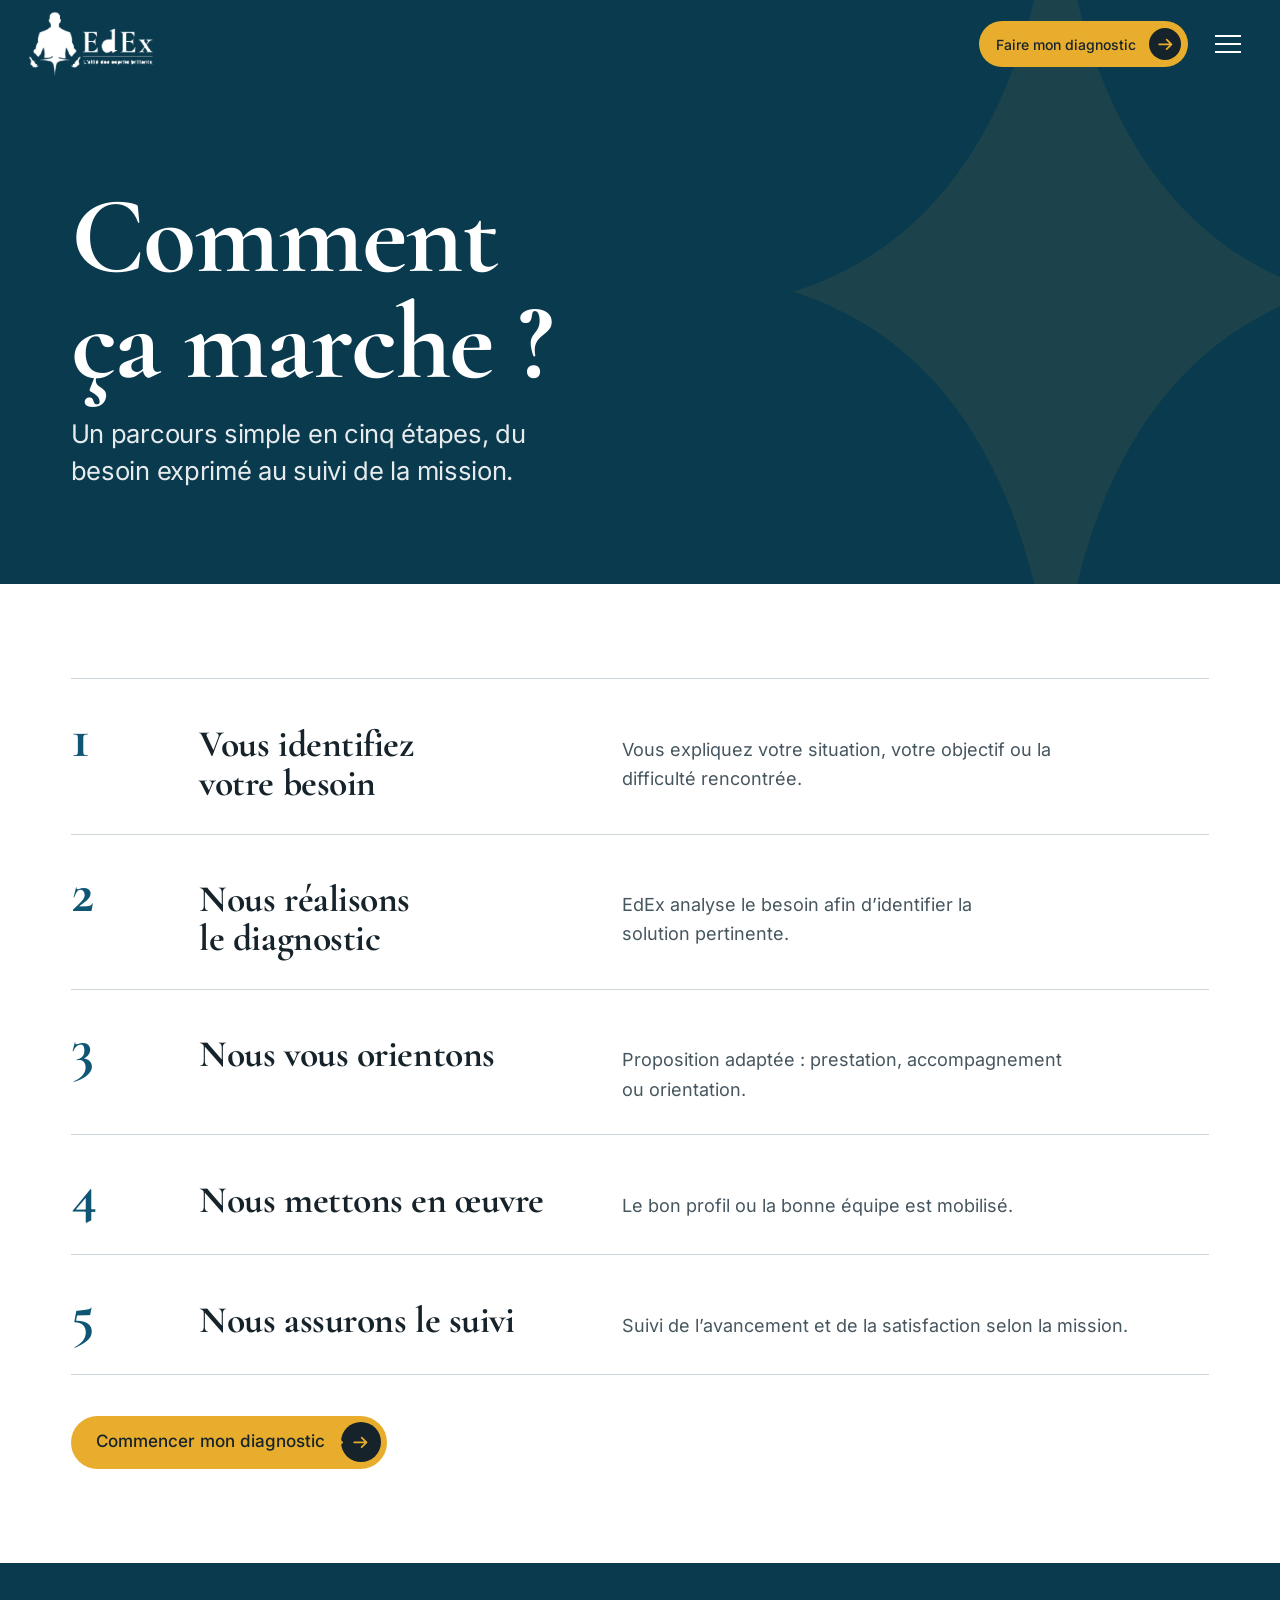
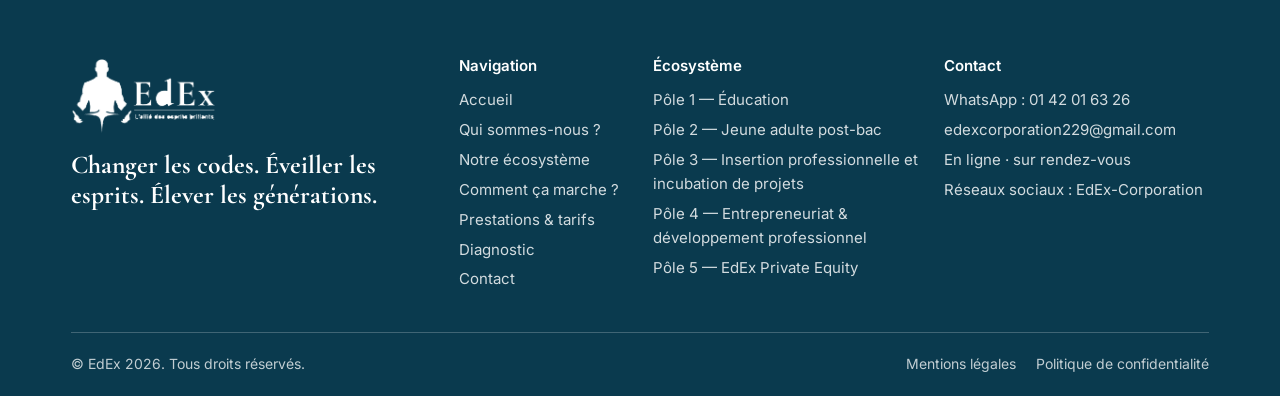
==== edex-site/edex-site/comment-ca-marche/index.html @ c8b8cba0 "Added robots.txt" ====
<!DOCTYPE html>
<html lang="fr">
<head>
<meta charset="utf-8">
<meta name="viewport" content="width=device-width, initial-scale=1">
<title>Comment ça marche ? — EdEx</title>
<meta name="description" content="Identifier votre besoin, réaliser le diagnostic, vous orienter, mettre en œuvre et assurer le suivi : le parcours EdEx en cinq étapes.">
<meta name="theme-color" content="#0A3A4E">
<meta property="og:type" content="website">
<meta property="og:locale" content="fr_FR">
<meta property="og:site_name" content="EdEx">
<meta property="og:title" content="Comment ça marche ? — EdEx">
<meta property="og:description" content="Identifier votre besoin, réaliser le diagnostic, vous orienter, mettre en œuvre et assurer le suivi : le parcours EdEx en cinq étapes.">
<meta name="twitter:card" content="summary_large_image">
<link rel="icon" type="image/png" sizes="48x48" href="../assets/img/favicon-48.png">
<link rel="apple-touch-icon" href="../assets/img/apple-touch-icon.png">
<link rel="preload" href="../assets/fonts/cormorant-garamond-latin-700-normal.woff2" as="font" type="font/woff2" crossorigin>
<link rel="preload" href="../assets/fonts/inter-latin-wght-normal.woff2" as="font" type="font/woff2" crossorigin>
<link rel="stylesheet" href="../assets/css/main.css">
<script>(function(d){var r=d.documentElement;r.classList.add('js');var rm=window.matchMedia&&matchMedia('(prefers-reduced-motion: reduce)').matches;if(rm){r.classList.add('rm')}else{try{if(sessionStorage.getItem('edex-t')==='1'){r.setAttribute('data-transitioning','1')}}catch(e){}}setTimeout(function(){if(!window.__edex){r.classList.remove('js');r.removeAttribute('data-transitioning')}},5000)})(document)</script>
</head>
<body>
<a class="skip-link" href="#main">Aller au contenu</a>
<svg width="0" height="0" style="position:absolute" aria-hidden="true" focusable="false"><symbol id="star" viewBox="0 0 60 100"><path fill="currentColor" d="M30 0C32 30 44 45 60 50 44 55 32 70 30 100 28 70 16 55 0 50 16 45 28 30 30 0Z"/></symbol><symbol id="arrow" viewBox="0 0 14 12"><path d="M1 6h11M8 1.5 12.5 6 8 10.5" fill="none" stroke="currentColor" stroke-width="1.6" stroke-linecap="round" stroke-linejoin="round"/></symbol></svg>
<div class="curtain" aria-hidden="true"><img class="curtain__logo curtain__logo--white" src="../assets/img/logo-white.webp" width="614" height="322" alt=""><img class="curtain__logo curtain__logo--gold" src="../assets/img/logo-gold.webp" width="614" height="322" alt=""></div>
<header class="site-header" data-header>
  <div class="container site-header__in">
    <div class="logo-wrap">
      <a class="logo" href="../" aria-label="EdEx — L’allié des esprits brillants, accueil">
        <img class="logo__img logo__img--white" src="../assets/img/logo-white.webp" width="614" height="322" alt="">
        <img class="logo__img logo__img--color" src="../assets/img/logo-color.webp" width="614" height="322" alt="">
      </a>
    </div>
    <nav class="nav" aria-label="Navigation principale"><ul><li><a href="../">Accueil</a></li><li><a href="../qui-sommes-nous/">Qui sommes-nous ?</a></li><li><a href="../ecosysteme/">Notre écosystème</a></li><li><a href="../comment-ca-marche/" aria-current="page">Comment ça marche ?</a></li><li><a href="../prestations/">Prestations &amp; tarifs</a></li><li><a href="../diagnostic/">Diagnostic</a></li><li><a href="../contact/">Contact</a></li></ul></nav>
    <div class="header__right">
      <a class="btn btn--gold btn--sm header__cta" href="../diagnostic/"><span class="btn__label">Faire mon diagnostic</span><span class="btn__icon" aria-hidden="true"><svg viewBox="0 0 14 12" aria-hidden="true" focusable="false"><use href="#arrow"/></svg><svg viewBox="0 0 14 12" aria-hidden="true" focusable="false"><use href="#arrow"/></svg></span></a>
      <button class="burger" type="button" aria-expanded="false" aria-controls="menu" aria-label="Ouvrir le menu"><span></span><span></span><span></span></button>
    </div>
  </div>
</header>
<nav class="menu" id="menu" aria-label="Menu principal">
  <ul><li style="--i:0"><a href="../">Accueil</a></li><li style="--i:1"><a href="../qui-sommes-nous/">Qui sommes-nous ?</a></li><li style="--i:2"><a href="../ecosysteme/">Notre écosystème</a></li><li style="--i:3"><a href="../comment-ca-marche/" aria-current="page">Comment ça marche ?</a></li><li style="--i:4"><a href="../prestations/">Prestations &amp; tarifs</a></li><li style="--i:5"><a href="../diagnostic/">Diagnostic</a></li><li style="--i:6"><a href="../contact/">Contact</a></li></ul>
  <div class="menu__foot">
    <a class="btn btn--gold" href="../diagnostic/"><span class="btn__label">Faire mon diagnostic</span><span class="btn__icon" aria-hidden="true"><svg viewBox="0 0 14 12" aria-hidden="true" focusable="false"><use href="#arrow"/></svg><svg viewBox="0 0 14 12" aria-hidden="true" focusable="false"><use href="#arrow"/></svg></span></a>
    <p style="margin-top:1rem">WhatsApp : <a href="https://wa.me/2290142016326">01 42 01 63 26</a><br><a href="mailto:edexcorporation229@gmail.com">edexcorporation229@gmail.com</a></p>
  </div>
</nav>
<main id="main">
<section class="page-hero bg-deep">
  <svg class="star page-hero__star" viewBox="0 0 60 100" aria-hidden="true" focusable="false"><use href="#star"/></svg>
  <div class="container">
    
    <h1 data-hero data-hero-title>Comment ça marche ?</h1>
    <p class="lede" data-hero>Un parcours simple en cinq étapes, du besoin exprimé au suivi de la mission.</p>
    
  </div>
</section><section class="section"><div class="container"><ol class="steps"><li class="step"><span class="step__n" aria-hidden="true">1</span><h2>Vous identifiez votre besoin</h2><p>Vous expliquez votre situation, votre objectif ou la difficulté rencontrée.</p></li><li class="step"><span class="step__n" aria-hidden="true">2</span><h2>Nous réalisons le diagnostic</h2><p>EdEx analyse le besoin afin d’identifier la solution pertinente.</p></li><li class="step"><span class="step__n" aria-hidden="true">3</span><h2>Nous vous orientons</h2><p>Proposition adaptée : prestation, accompagnement ou orientation.</p></li><li class="step"><span class="step__n" aria-hidden="true">4</span><h2>Nous mettons en œuvre</h2><p>Le bon profil ou la bonne équipe est mobilisé.</p></li><li class="step"><span class="step__n" aria-hidden="true">5</span><h2>Nous assurons le suivi</h2><p>Suivi de l’avancement et de la satisfaction selon la mission.</p></li></ol><p class="mt-m"><a class="btn btn--gold" href="../diagnostic/"><span class="btn__label">Commencer mon diagnostic</span><span class="btn__icon" aria-hidden="true"><svg viewBox="0 0 14 12" aria-hidden="true" focusable="false"><use href="#arrow"/></svg><svg viewBox="0 0 14 12" aria-hidden="true" focusable="false"><use href="#arrow"/></svg></span></a></p></div></section>
</main>
<footer class="site-footer">
  <div class="container">
    <div class="footer-grid">
      <div class="footer-brand">
        <img src="../assets/img/logo-white.webp" width="614" height="322" alt="EdEx — L’allié des esprits brillants" loading="lazy">
        <p>Changer les codes. Éveiller les esprits. Élever les générations.</p>
      </div>
      <div class="footer-col"><h2>Navigation</h2><ul><li><a href="../">Accueil</a></li><li><a href="../qui-sommes-nous/">Qui sommes-nous ?</a></li><li><a href="../ecosysteme/">Notre écosystème</a></li><li><a href="../comment-ca-marche/">Comment ça marche ?</a></li><li><a href="../prestations/">Prestations &amp; tarifs</a></li><li><a href="../diagnostic/">Diagnostic</a></li><li><a href="../contact/">Contact</a></li></ul></div>
      <div class="footer-col footer-col--wide"><h2>Écosystème</h2><ul><li><a href="../ecosysteme/pole-1/">Pôle 1 — Éducation</a></li><li><a href="../ecosysteme/pole-2/">Pôle 2 — Jeune adulte post-bac</a></li><li><a href="../ecosysteme/pole-3/">Pôle 3 — Insertion professionnelle et incubation de projets</a></li><li><a href="../ecosysteme/pole-4/">Pôle 4 — Entrepreneuriat &amp; développement professionnel</a></li><li><a href="../ecosysteme/pole-5/">Pôle 5 — EdEx Private Equity</a></li></ul></div>
      <div class="footer-col footer-col--wide"><h2>Contact</h2><ul>
        <li><a href="https://wa.me/2290142016326">WhatsApp : 01 42 01 63 26</a></li>
        <li><a href="mailto:edexcorporation229@gmail.com">edexcorporation229@gmail.com</a></li>
        <li>En ligne · sur rendez-vous</li>
        <li>Réseaux sociaux : <span class="nw">EdEx-Corporation</span></li></ul></div>
    </div>
    <div class="footer-bottom">
      <span>© EdEx 2026. Tous droits réservés.</span>
      <ul><li><a href="../mentions-legales/">Mentions légales</a></li><li><a href="../politique-confidentialite/">Politique de confidentialité</a></li></ul>
    </div>
  </div>
</footer>
<script src="../assets/vendor/gsap.min.js" defer></script>
<script src="../assets/vendor/ScrollTrigger.min.js" defer></script>
<script src="../assets/vendor/lenis.min.js" defer></script>
<script src="../assets/vendor/split-type.min.js" defer></script>
<script src="../assets/js/config.js" defer></script>
<script src="../assets/js/main.js" defer></script>
</body>
</html>
---- edex-site/edex-site/assets/css/main.css ----
/* ==========================================================================
   EdEx — site vitrine
   Tokens de marque : Navy #0F5674 · Deep Navy #0A3A4E · Or #E8AD2C · Or profond #C98F16
   Gris clair #E7ECEF · Encre #16232B · Blanc. Le navy domine, l'or accentue (≤ 10 %).
   ========================================================================== */

@font-face{font-family:"Cormorant Garamond";src:url(../fonts/cormorant-garamond-latin-700-normal.woff2) format("woff2");font-weight:700;font-style:normal;font-display:swap}
@font-face{font-family:"Inter";src:url(../fonts/inter-latin-wght-normal.woff2) format("woff2");font-weight:100 900;font-style:normal;font-display:swap}

:root{
  --navy:#0F5674; --navy-deep:#0A3A4E; --gold:#E8AD2C; --gold-deep:#C98F16;
  --gray:#E7ECEF; --ink:#16232B; --white:#fff;
  --muted:#46565F;          /* texte secondaire sur blanc / gris clair (≥ 7:1) */
  --line:#CBD5DA;           /* filets décoratifs */
  --field:#728490;          /* bordure de champ (≥ 3:1) */
  --font-display:"Cormorant Garamond",Georgia,"Times New Roman",serif;
  --font-ui:"Inter",Arial,Helvetica,sans-serif;

  /* Rythme d'espacement — échelle fluide reprise du site de référence */
  --sp-2xs:clamp(.5rem,.413rem + .373vw,1rem);
  --sp-xs:clamp(.75rem,.531rem + .932vw,2rem);
  --sp-s:clamp(1.125rem,.797rem + 1.399vw,3rem);
  --sp-m:clamp(1.5rem,.602rem + 2.396vw,4.375rem);
  --sp-l:clamp(3rem,1.6rem + 5.4vw,8.75rem);
  --sp-xl:clamp(3.75rem,2.657rem + 4.662vw,10rem);
  --gutter:clamp(1.25rem,-.06rem + 5.6vw,8.75rem);
  --col-gap:clamp(1rem,2vw,1.75rem);
  --maxw:1520px;

  /* Typographie — Cormorant Garamond Bold (titres) + Inter (interface) */
  --fs-body:clamp(1rem,.95rem + .25vw,1.125rem);
  --fs-lede:clamp(1.15rem,1rem + .75vw,1.65rem);
  --fs-h1:clamp(3rem,.9rem + 9vw,9.5rem);
  --fs-h2:clamp(2.5rem,1.3rem + 4.4vw,5.5rem);
  --fs-h3:clamp(1.75rem,1.4rem + 1.3vw,2.75rem);
  --fs-h4:clamp(1.35rem,1.2rem + .6vw,1.75rem);

  --hh:76px;                /* hauteur d'en-tête */
  --logo-h:62px;
  --radius:8px;
  --ease:cubic-bezier(.77,0,.175,1);
  --ease-out:cubic-bezier(.625,.05,0,1);
}
@media (min-width:1100px){:root{--hh:88px;--logo-h:66px}}

/* ---------- Base ---------- */
*,*::before,*::after{box-sizing:border-box}
html{-webkit-text-size-adjust:100%;scroll-padding-top:calc(var(--hh) + 1rem)}
html.lenis,html.lenis body{height:auto}
.lenis.lenis-smooth{scroll-behavior:auto!important}
.lenis.lenis-stopped{overflow:hidden}
body{margin:0;font-family:var(--font-ui);font-size:var(--fs-body);line-height:1.62;color:var(--ink);background:var(--white);-webkit-font-smoothing:antialiased;text-rendering:optimizeLegibility}
body.menu-open{overflow:hidden}
img{max-width:100%;height:auto;display:block}
a{color:inherit;text-decoration-thickness:1px;text-underline-offset:.2em}
p{margin:0 0 1.1em}
p:last-child{margin-bottom:0}
ul,ol{margin:0;padding:0;list-style:none}
h1,h2,h3,h4{font-family:var(--font-display);font-weight:700;margin:0;letter-spacing:-.012em;line-height:1.04}
h1{font-size:var(--fs-h1);line-height:.98}
h2{font-size:var(--fs-h2)}
h3{font-size:var(--fs-h3)}
h4{font-size:var(--fs-h4);line-height:1.15}
button{font:inherit;color:inherit;cursor:pointer}
:focus-visible{outline:3px solid var(--navy);outline-offset:3px;border-radius:2px}
.on-dark :focus-visible,.site-header:not(.is-scrolled) :focus-visible,.menu :focus-visible,.site-footer :focus-visible,.curtain :focus-visible{outline-color:var(--gold)}
.sr-only{position:absolute!important;width:1px;height:1px;margin:-1px;padding:0;overflow:hidden;clip:rect(0 0 0 0);white-space:nowrap;border:0}
.skip-link{position:fixed;left:1rem;top:-4rem;z-index:2000;background:var(--gold);color:var(--ink);padding:.8rem 1.1rem;font-weight:600;border-radius:6px;transition:top .2s}
.skip-link:focus{top:1rem}
[hidden]{display:none!important}

/* ---------- Layout ---------- */
.container{width:100%;max-width:var(--maxw);margin-inline:auto;padding-inline:var(--gutter)}
.section{padding-block:var(--sp-l);position:relative}
.section--tight{padding-block:var(--sp-m)}
.bg-deep{background:var(--navy-deep);color:#fff}
.bg-navy{background:var(--navy);color:#fff}
.bg-gray{background:var(--gray)}
.on-dark{color:#fff}
.grid-12{display:grid;grid-template-columns:repeat(12,minmax(0,1fr));column-gap:var(--col-gap);row-gap:var(--sp-s)}
.grid-12>*{grid-column:1/-1;min-width:0}
@media (min-width:900px){
  .grid-12>.span-4{grid-column:span 4}.grid-12>.span-5{grid-column:span 5}.grid-12>.span-6{grid-column:span 6}.grid-12>.span-7{grid-column:span 7}.grid-12>.span-8{grid-column:span 8}
  .grid-12>.start-2{grid-column-start:2}.grid-12>.start-5{grid-column-start:5}.grid-12>.start-6{grid-column-start:6}.grid-12>.start-7{grid-column-start:7}.grid-12>.start-8{grid-column-start:8}
}
.center{text-align:center}
.measure{max-width:62ch}
.measure-c{max-width:62ch;margin-inline:auto}
.stack>*+*{margin-top:var(--sp-xs)}
.mt-s{margin-top:var(--sp-s)}.mt-m{margin-top:var(--sp-m)}

/* ---------- Étoile / filet / eyebrow ---------- */
.star{display:block;width:auto;fill:currentColor}
.rule{display:block;width:56px;height:1px;background:var(--gold);border:0;margin:0 0 var(--sp-xs)}
.eyebrow{display:inline-flex;align-items:center;gap:.6rem;font-size:.9375rem;font-weight:500;letter-spacing:.01em;margin-bottom:var(--sp-xs)}
.eyebrow .star{height:.95rem;color:var(--gold)}
.lede{font-size:var(--fs-lede);line-height:1.42;letter-spacing:-.012em}
.muted{color:var(--muted)}
.bg-deep .muted,.bg-navy .muted,.on-dark .muted{color:rgba(255,255,255,.82)}

/* Reveal typographique : masque de ligne (accents : marge de sécurité) */
.split-line{display:block}
.line-mask{overflow:hidden;padding-block:.1em .22em;margin-block:-.1em -.22em}
.js:not(.rm) [data-hero]{visibility:hidden}

/* ---------- En-tête ---------- */
.site-header{position:fixed;inset:0 0 auto 0;height:var(--hh);z-index:100;color:#fff;transition:transform .35s var(--ease-out),background-color .25s,color .25s,box-shadow .25s}
.site-header__in{height:100%;display:flex;align-items:center;justify-content:space-between;gap:.9rem;flex-wrap:nowrap}
.site-header.is-scrolled{background:#fff;color:var(--ink);box-shadow:0 1px 0 var(--line)}
.site-header.is-hidden{transform:translateY(-101%)}
.menu-open .site-header{background:transparent!important;color:#fff!important;box-shadow:none;transform:none!important}
.logo{display:flex;align-items:center;gap:1.1rem;position:relative;flex:none;text-decoration:none}
.logo__img{height:var(--logo-h);width:auto}
.logo__img--color{position:absolute;left:0;top:50%;transform:translateY(-50%);opacity:0;transition:opacity .25s}
.logo__img--white{transition:opacity .25s}
.site-header.is-scrolled .logo__img--color{opacity:1}
.site-header.is-scrolled .logo__img--white{opacity:0}
.menu-open .site-header .logo__img--color{opacity:0!important}
.menu-open .site-header .logo__img--white{opacity:1!important}
.logo-wrap{display:flex;align-items:center;gap:.75rem;flex:none}
.pole-mark{font-size:.75rem;font-weight:500;letter-spacing:.04em;text-transform:uppercase;color:var(--navy);white-space:nowrap;padding-left:.75rem;border-left:1px solid var(--line)}
.nav{display:none}
.nav ul{display:flex;align-items:center;gap:clamp(.7rem,1vw,1.5rem)}
.nav a{display:inline-block;padding:.5rem .1rem;font-size:.875rem;font-weight:500;text-decoration:none;position:relative;white-space:nowrap}
.nav a::after{content:"";position:absolute;left:0;right:0;bottom:.15rem;height:2px;background:currentColor;transform:scaleX(0);transform-origin:left;transition:transform .35s var(--ease-out)}
.site-header:not(.is-scrolled) .nav a::after{background:var(--gold)}
.nav a:hover::after,.nav a[aria-current="page"]::after{transform:scaleX(1)}
.header__right{display:flex;align-items:center;gap:1rem}
.site-header .header__cta{display:none}
@media (min-width:640px){.site-header .header__cta{display:inline-flex}}
@media (min-width:1320px){.nav{display:block}.burger{display:none!important}}
.site-header .container{padding-inline:clamp(1.25rem,2.2vw,3rem)}
.burger{width:48px;height:48px;border:0;background:transparent;display:grid;place-content:center;gap:6px;padding:0;border-radius:50%}
.burger span{display:block;width:26px;height:2px;background:currentColor;transition:transform .3s var(--ease-out),opacity .2s}
.menu-open .burger span:nth-child(1){transform:translateY(8px) rotate(45deg)}
.menu-open .burger span:nth-child(2){opacity:0}
.menu-open .burger span:nth-child(3){transform:translateY(-8px) rotate(-45deg)}

/* Menu plein écran (surface opaque Deep Navy) */
.menu{position:fixed;inset:0;z-index:90;background:var(--navy-deep);color:#fff;transform:translateY(-100%);visibility:hidden;transition:transform .55s var(--ease),visibility 0s .55s;overflow-y:auto;padding:calc(var(--hh) + 1.5rem) var(--gutter) 2rem;display:flex;flex-direction:column;justify-content:space-between;gap:2rem}
.menu-open .menu{transform:none;visibility:visible;transition-delay:0s}
.menu ul{display:grid;gap:.15rem}
.menu li{opacity:0;transform:translateY(-14px);transition:opacity .4s,transform .5s var(--ease-out)}
.menu-open .menu li{opacity:1;transform:none;transition-delay:calc(var(--i,0)*70ms + .2s)}
.menu li a{display:block;font-family:var(--font-display);font-weight:700;font-size:clamp(2.1rem,1.4rem + 3.4vw,3.4rem);line-height:1.15;text-decoration:none;padding:.15em 0}
.menu li a[aria-current="page"]{color:var(--gold)}
.menu__foot{display:grid;gap:.4rem;padding-top:1.25rem;border-top:1px solid rgba(255,255,255,.25);font-size:.9375rem;opacity:0;transition:opacity .5s .55s}
.menu-open .menu__foot{opacity:1}
.menu__foot a{text-decoration:none}

/* ---------- Rideau de transition ---------- */
.curtain{position:fixed;inset:0;z-index:1000;background:var(--navy);display:grid;place-items:center;transform:translateY(100%);visibility:hidden;pointer-events:none}
.curtain.is-first{background:var(--navy-deep)}
.curtain.is-active{visibility:visible;pointer-events:all}
.curtain.is-in{transform:none;transition:transform .6s var(--ease)}
.curtain.is-out{transform:translateY(-100%);transition:transform .6s var(--ease)}
.curtain__logo{width:min(220px,52vw);opacity:0;transform:translateY(24px)}
.curtain.is-in .curtain__logo{opacity:1;transform:none;transition:opacity .5s .2s,transform .6s .2s var(--ease-out)}
.curtain.is-out .curtain__logo{opacity:1;transform:translateY(-24px);transition:transform .6s var(--ease)}
html[data-transitioning] .curtain{transform:none!important;transition:none!important;visibility:visible;pointer-events:all}
html[data-transitioning] .curtain .curtain__logo{opacity:1;transform:none;transition:none}
.curtain__logo--gold{display:none}
.curtain.is-first .curtain__logo--white,html[data-transitioning="first"] .curtain__logo--white{display:none}
.curtain.is-first .curtain__logo--gold,html[data-transitioning="first"] .curtain__logo--gold{display:block}
html[data-transitioning="first"] .curtain{background:var(--navy-deep)}

/* ---------- Boutons ---------- */
.btn{display:inline-flex;align-items:center;gap:1rem;padding:.35rem .35rem .35rem 1.5rem;border-radius:100px;border:1.5px solid transparent;font-size:1.0625rem;font-weight:500;line-height:1;text-decoration:none;cursor:pointer;background:none;position:relative;transition:transform .25s var(--ease-out),background-color .25s,color .25s}
.btn:hover{transform:scale(.97)}
.btn__label{position:relative;display:block;overflow:hidden;white-space:nowrap;line-height:1.5}
.btn__row{display:block;white-space:nowrap}
.btn__row--b{position:absolute;left:0;right:0;top:100%}
.btn__row span{display:inline-block}
.btn__icon{position:relative;flex:none;width:2.5rem;height:2.5rem;border-radius:50%;overflow:hidden;display:grid;place-items:center}
.btn__icon svg{position:absolute;inset:0;margin:auto;width:.95rem;height:.8rem;transition:transform .45s var(--ease-out)}
.btn__icon svg:first-child{transform:translateX(-160%)}
.btn:hover .btn__icon svg:first-child,.btn:focus-visible .btn__icon svg:first-child{transform:none}
.btn:hover .btn__icon svg:last-child,.btn:focus-visible .btn__icon svg:last-child{transform:translateX(160%)}
.btn--gold{background:var(--gold);color:var(--ink)}
.btn--gold .btn__icon{background:var(--ink);color:var(--gold)}
.btn--gold:hover{background:#F0BB48}
.btn--navy{background:var(--navy);color:#fff}
.btn--navy .btn__icon{background:#fff;color:var(--navy)}
.btn--line{border-color:currentColor;color:var(--navy)}
.btn--line .btn__icon{background:var(--navy);color:#fff}
.btn--line-light{border-color:#fff;color:#fff}
.btn--line-light .btn__icon{background:#fff;color:var(--navy-deep)}
.btn--sm{font-size:.875rem;padding-left:1.05rem;gap:.8rem}
.btn--sm .btn__icon{width:2rem;height:2rem}
.btn[aria-disabled="true"]{opacity:.6;pointer-events:none}
.btn-group{display:flex;flex-wrap:wrap;gap:.9rem}
.link-arrow{display:inline-flex;align-items:center;gap:.7rem;font-weight:600;text-decoration:none;color:var(--navy)}
.link-arrow .ic{width:2.25rem;height:2.25rem;border-radius:50%;background:var(--navy);color:#fff;display:grid;place-items:center;transition:transform .35s var(--ease-out)}
.link-arrow .ic svg{width:.9rem;height:.75rem}
.link-arrow:hover .ic{transform:translateX(4px)}
.on-dark .link-arrow,.bg-deep .link-arrow{color:#fff}
.on-dark .link-arrow .ic,.bg-deep .link-arrow .ic{background:#fff;color:var(--navy-deep)}

/* ---------- Statuts des pôles (forme + libellé, jamais la couleur seule) ---------- */
.badge{display:inline-flex;align-items:center;gap:.5rem;padding:.32rem .8rem;border-radius:100px;font-size:.8125rem;font-weight:500;line-height:1.2;white-space:nowrap;border:1.5px solid var(--navy);color:var(--navy);background:transparent}
.badge::before{content:"";width:.5rem;height:.5rem;border-radius:50%;border:1.5px solid currentColor}
.badge--ops{background:var(--navy);color:#fff}
.badge--ops::before{background:#fff;border-color:#fff}
.badge--dev{}
.badge--vision{border-style:dashed}
.badge--vision::before{border-style:dashed}
.on-dark .badge:not(.badge--ops),.bg-deep .badge:not(.badge--ops){color:#fff;border-color:#fff}
.on-dark .badge--ops,.bg-deep .badge--ops{background:#fff;color:var(--navy-deep)}
.on-dark .badge--ops::before,.bg-deep .badge--ops::before{background:var(--navy-deep);border-color:var(--navy-deep)}

/* ---------- Hero ---------- */
.hero{position:relative;min-height:max(100svh,640px);display:flex;flex-direction:column;justify-content:flex-end;align-items:center;text-align:center;overflow:hidden;padding-top:calc(var(--hh) + 3rem);padding-bottom:var(--sp-m)}
.hero__bg{position:absolute;inset:-14% 0;z-index:0;will-change:transform}
.hero__img{position:absolute;inset:0;width:100%;height:100%;object-fit:cover;opacity:.55}
.hero__star{position:absolute;color:var(--gold);opacity:.08;height:125%;right:-4vw;top:-8%}
.hero__inner{position:relative;z-index:1;display:flex;flex-direction:column;align-items:center;gap:var(--sp-xs)}
.hero__title{max-width:14ch}
.hero__lede{max-width:44ch;color:rgba(255,255,255,.9)}
.hero__actions{margin-top:.6rem;justify-content:center}
.hero__meta{position:relative;z-index:1;margin-top:var(--sp-m);display:flex;align-items:center;gap:.7rem;font-size:.875rem;color:rgba(255,255,255,.75)}
.hero__meta .star{height:1rem;color:var(--gold)}

.page-hero{position:relative;overflow:hidden;padding:calc(var(--hh) + var(--sp-l)) 0 var(--sp-l);min-height:clamp(22rem,56svh,38rem);display:flex;align-items:flex-end}
.page-hero .container{position:relative;z-index:1}
.page-hero__star{position:absolute;color:var(--gold);opacity:.08;height:150%;right:-3vw;top:-25%;z-index:0}
.page-hero h1{font-size:clamp(2.9rem,1.2rem + 7vw,7.6rem);max-width:15ch}
.page-hero .lede{max-width:52ch;margin-top:var(--sp-xs);color:rgba(255,255,255,.9)}
.page-hero--light{background:var(--gray);color:var(--ink);padding-top:calc(var(--hh) + var(--sp-m))}
.page-hero--light .lede{color:var(--muted)}
.page-hero--light .page-hero__star{opacity:.14;color:var(--gold-deep)}
.page-hero__meta{display:flex;flex-wrap:wrap;align-items:center;gap:.9rem;margin-bottom:var(--sp-xs);font-size:.875rem;font-weight:500}
.pole-tag{font-size:.8125rem;font-weight:500;letter-spacing:.04em;text-transform:uppercase;color:var(--navy)}

/* ---------- Bandeau de statement ---------- */
.statement{text-align:center}
.statement h2{max-width:16ch;margin-inline:auto}
.statement p{max-width:56ch;margin:var(--sp-s) auto 0;font-size:var(--fs-lede);line-height:1.45;color:var(--muted)}
.section-head{max-width:900px;margin:0 auto var(--sp-m);text-align:center}
.section-head p{margin-top:var(--sp-xs);color:var(--muted);font-size:var(--fs-lede);line-height:1.45}

/* ---------- Cartes de pôles (5 identiques, sans hiérarchie) ---------- */
.pole-rail{display:flex;gap:var(--col-gap);overflow-x:auto;scroll-snap-type:x mandatory;padding:0 var(--gutter) 1rem;margin-inline:calc(var(--gutter)*-1);scrollbar-width:thin;overscroll-behavior-x:contain}
.pole-rail>li{flex:0 0 min(78vw,340px);scroll-snap-align:start;display:flex}
.pole-rail:focus-visible{outline-offset:-3px}
@media (min-width:1200px){
  .pole-rail{display:grid;grid-template-columns:repeat(5,minmax(0,1fr));overflow:visible;padding:0;margin:0}
  .pole-rail>li{flex:initial}
}
.pole-card{position:relative;isolation:isolate;overflow:hidden;background:var(--gray);border-radius:var(--radius);padding:var(--sp-xs);display:flex;flex-direction:column;gap:1rem;min-height:30rem;width:100%;color:var(--ink)}
.pole-card__star{position:absolute;z-index:-1;height:78%;right:-14%;bottom:-16%;color:var(--gold);opacity:.16;transition:transform .8s var(--ease-out)}
.pole-card:hover .pole-card__star{transform:translateY(-3%) scale(1.04)}
.pole-card__top{display:flex;flex-direction:column;align-items:flex-start;gap:.8rem}
.pole-card h3{font-size:clamp(1.7rem,1.3rem + .8vw,2.15rem);line-height:1.08;margin-top:.4rem}
.pole-card__pub{font-size:.9375rem;color:var(--muted);line-height:1.5}
.pole-card__foot{margin-top:auto;padding-top:1rem}
.pole-card .link-arrow{font-size:.9375rem}
.pole-card a.stretch::after{content:"";position:absolute;inset:0;z-index:1}

/* ---------- Pile de cartes qui se retournent ---------- */
.stack-layout{display:grid;gap:var(--sp-m)}
@media (min-width:992px){.stack-layout{grid-template-columns:5fr 7fr;column-gap:var(--sp-m);align-items:start}.stack-intro{position:sticky;top:calc(var(--hh) + 2rem)}}
.stack-intro h2{font-size:clamp(2.4rem,1.2rem + 4vw,5rem)}
.stack{display:block}
.stack-card+.stack-card{margin-top:1.25rem}
.stack-card{position:sticky;top:calc(var(--hh) + 1.25rem + var(--i)*.9rem);perspective:1600px;height:min(28rem,72svh);min-height:24rem;will-change:transform;transform-origin:50% 0}
.stack-card__inner{position:relative;width:100%;height:100%;transform-style:preserve-3d;transition:transform .75s var(--ease)}
.stack-card.is-flipped .stack-card__inner{transform:rotateY(180deg)}
.stack-face{position:absolute;inset:0;background:#fff;color:var(--ink);border-radius:var(--radius);padding:clamp(1.25rem,3vw,2.25rem);display:flex;flex-direction:column;justify-content:space-between;gap:1rem;backface-visibility:hidden;-webkit-backface-visibility:hidden;overflow:hidden}
.stack-face--back{transform:rotateY(180deg);background:var(--gray)}
.stack-label{display:inline-flex;align-items:center;gap:.6rem;font-size:.9375rem;font-weight:500;color:var(--navy)}
.stack-label .star{height:.95rem;color:var(--gold)}
.stack-big{font-family:var(--font-display);font-weight:700;font-size:clamp(2.1rem,1.3rem + 2.8vw,3.8rem);line-height:1.04;color:var(--navy)}
.stack-text{font-size:clamp(1.05rem,.95rem + .5vw,1.35rem);line-height:1.5}
.stack-btn{align-self:flex-start;display:inline-flex;align-items:center;gap:.6rem;border:1.5px solid var(--navy);color:var(--navy);background:transparent;border-radius:100px;padding:.7rem 1.25rem;font-weight:500;font-size:.9375rem;transition:background-color .25s,color .25s}
.stack-btn:hover{background:var(--navy);color:#fff}
.vision-lines{margin-top:var(--sp-l);text-align:center;font-family:var(--font-display);font-weight:700;font-size:clamp(2.2rem,1.1rem + 4.2vw,5.2rem);line-height:1.06}
.vision-lines span{display:block}

/* ---------- Listes à filet ---------- */
.rule-list>li{padding-block:var(--sp-xs);border-top:1px solid var(--line)}
.rule-list>li:last-child{border-bottom:1px solid var(--line)}
.rule-list--gold>li{border-top:0;position:relative;padding-top:calc(var(--sp-xs) + 1rem)}
.rule-list--gold>li::before{content:"";position:absolute;top:0;left:0;width:56px;height:1px;background:var(--gold-deep)}
.rule-list--gold>li:last-child{border-bottom:0}
.why-item{font-size:clamp(1.3rem,1.1rem + 1vw,1.9rem);line-height:1.3;letter-spacing:-.012em;font-weight:500;max-width:32ch}
.why-layout{display:grid;gap:var(--sp-m)}
@media (min-width:900px){.why-layout{grid-template-columns:5fr 7fr;column-gap:var(--sp-m)}.why-layout .sticky{position:sticky;top:calc(var(--hh) + 2rem);align-self:start}}

/* Tuiles d'offre */
.tiles{display:grid;gap:0;border-top:1px solid var(--line)}
@media (min-width:700px){.tiles{grid-template-columns:repeat(2,1fr);column-gap:var(--sp-m)}}
@media (min-width:1100px){.tiles{grid-template-columns:repeat(3,1fr)}}
.tile{display:flex;align-items:center;justify-content:space-between;gap:1rem;padding-block:1.15rem;border-bottom:1px solid var(--line);text-decoration:none;font-weight:500;font-size:1.125rem}
.tile .ic{flex:none;width:2.25rem;height:2.25rem;border-radius:50%;background:var(--navy);color:#fff;display:grid;place-items:center;transition:transform .35s var(--ease-out)}
.tile .ic svg{width:.9rem;height:.75rem}
.tile:hover .ic{transform:translateX(4px)}

/* Carte d'appel final */
.cta-card{position:relative;overflow:hidden;isolation:isolate;background:var(--navy);color:#fff;border-radius:var(--radius);padding:var(--sp-m) clamp(1.25rem,5vw,5rem);display:grid;gap:var(--sp-s);min-height:24rem;align-content:center}
.cta-card .star{position:absolute;z-index:-1;color:var(--gold);opacity:.1;height:150%;right:-3%;top:-25%}
.cta-card h2{font-size:clamp(2.2rem,1.2rem + 3.6vw,4.6rem);max-width:18ch}
.cta-card p{max-width:46ch;font-size:var(--fs-lede);line-height:1.45;color:rgba(255,255,255,.9)}

/* ---------- Pied de page ---------- */
.site-footer{background:var(--navy-deep);color:#fff;padding:var(--sp-l) 0 var(--sp-xs)}
.footer-grid{display:grid;gap:var(--sp-s) var(--col-gap);grid-template-columns:repeat(2,minmax(0,1fr))}
.footer-brand{grid-column:1/-1}
.footer-brand img{height:76px;width:auto}
.footer-brand p{margin-top:1rem;max-width:30ch;font-family:var(--font-display);font-weight:700;font-size:1.6rem;line-height:1.15}
.footer-col h2{font-family:var(--font-ui);font-size:.9375rem;font-weight:600;letter-spacing:0;margin:0 0 .9rem;color:#fff}
.footer-col li{font-size:.9375rem;color:rgba(255,255,255,.82)}
.footer-col li+li{margin-top:.35rem}
.footer-col a{color:rgba(255,255,255,.82);text-decoration:none;font-size:.9375rem}
.footer-col a:hover{color:#fff;text-decoration:underline}
.footer-bottom{margin-top:var(--sp-m);padding-top:1.25rem;border-top:1px solid rgba(255,255,255,.22);display:flex;flex-wrap:wrap;justify-content:space-between;gap:.75rem 1.5rem;font-size:.875rem;color:rgba(255,255,255,.75)}
.footer-bottom ul{display:flex;gap:1.25rem;flex-wrap:wrap}
.footer-bottom a{text-decoration:none}
.footer-bottom a:hover{text-decoration:underline}
@media (min-width:900px){.footer-grid{grid-template-columns:repeat(12,minmax(0,1fr))}.footer-brand{grid-column:span 4}.footer-col{grid-column:span 2}.footer-col--wide{grid-column:span 3}}

/* ---------- Pages de contenu (pôles, légales) ---------- */
.doc-block{display:grid;gap:var(--sp-xs);padding-block:var(--sp-m);border-top:1px solid var(--line)}
.doc-block:first-of-type{border-top:0}
@media (min-width:900px){.doc-block{grid-template-columns:4fr 7fr;column-gap:var(--sp-m)}.doc-block>h2,.doc-block>h3{position:sticky;top:calc(var(--hh) + 1.5rem);align-self:start}}
.doc-block h2,.doc-block h3{font-size:clamp(1.9rem,1.4rem + 1.6vw,3rem)}
.doc-body>*+*{margin-top:1.1em}
.doc-body p{max-width:62ch;font-size:clamp(1.05rem,1rem + .3vw,1.2rem);line-height:1.65}
.dash-list{display:grid;gap:.7rem;max-width:62ch}
.dash-list li{position:relative;padding-left:1.7rem;font-size:clamp(1.02rem,.98rem + .25vw,1.15rem);line-height:1.5}
.dash-list li::before{content:"";position:absolute;left:0;top:.82em;width:.85rem;height:1.5px;background:var(--navy)}
.notice{border-left:3px solid var(--navy);background:var(--gray);padding:1rem 1.25rem;border-radius:0 var(--radius) var(--radius) 0;max-width:62ch;font-size:1rem}
.doc-nav{display:flex;flex-wrap:wrap;gap:.6rem}
.chip-link{display:inline-flex;align-items:center;gap:.5rem;padding:.55rem 1rem;border-radius:100px;border:1.5px solid var(--navy);color:var(--navy);text-decoration:none;font-size:.9375rem;font-weight:500;transition:background-color .2s,color .2s}
.chip-link:hover,.chip-link[aria-current="page"]{background:var(--navy);color:#fff}
.placeholder{background:repeating-linear-gradient(135deg,#fff7df 0 10px,#fff 10px 20px);border:1px dashed var(--gold-deep);padding:.05em .4em;border-radius:3px;color:var(--ink)}

/* Liste de pôles (page écosystème) */
.pole-row{display:grid;gap:1rem;padding-block:var(--sp-s);border-top:1px solid var(--line);position:relative}
.pole-row:last-child{border-bottom:1px solid var(--line)}
.pole-row h3{font-size:clamp(1.9rem,1.4rem + 1.6vw,3rem)}
.pole-row p{max-width:58ch;color:var(--muted)}
.pole-row .stretch::after{content:"";position:absolute;inset:0}
@media (min-width:900px){.pole-row{grid-template-columns:2fr 5fr 3fr;column-gap:var(--sp-m);align-items:start}.pole-row__side{display:flex;flex-direction:column;align-items:flex-start;gap:1rem}}
.legend{display:grid;gap:.9rem;margin-top:var(--sp-s)}
@media (min-width:800px){.legend{grid-template-columns:repeat(3,1fr);column-gap:var(--sp-s)}}
.legend div{display:grid;gap:.5rem;justify-items:start;font-size:.9375rem;color:var(--muted)}

/* Étapes (vraie séquence : numérotation légitime) */
.steps{counter-reset:s}
.step{display:grid;gap:.6rem;padding-block:var(--sp-s);border-top:1px solid var(--line)}
.step:last-child{border-bottom:1px solid var(--line)}
@media (min-width:800px){.step{grid-template-columns:1fr 4fr 6fr;column-gap:var(--sp-s);align-items:baseline}}
.step__n{font-family:var(--font-display);font-weight:700;font-size:clamp(2.6rem,2rem + 2vw,4.2rem);line-height:1;color:var(--navy)}
.step h2{font-size:clamp(1.7rem,1.3rem + 1.3vw,2.6rem)}
.step p{color:var(--muted);max-width:46ch;font-size:1.125rem}

/* Valeurs */
.values{display:grid;gap:0}
@media (min-width:700px){.values{grid-template-columns:repeat(2,1fr);column-gap:var(--sp-m)}}
@media (min-width:1100px){.values{grid-template-columns:repeat(3,1fr)}}
.values li{font-family:var(--font-display);font-weight:700;font-size:clamp(2rem,1.4rem + 2vw,3.2rem);padding-block:var(--sp-xs);border-top:1px solid var(--line);color:var(--navy);line-height:1.1}

/* ---------- Prestations & tarifs ---------- */
.level-switch{display:inline-flex;padding:.3rem;background:var(--gray);border-radius:100px;gap:.2rem;position:relative}
.level-switch label{position:relative;cursor:pointer}
.level-switch input{position:absolute;opacity:0;inset:0;margin:0;cursor:pointer}
.level-switch span{display:block;padding:.65rem 1.5rem;border-radius:100px;font-weight:500;color:var(--ink);transition:background-color .25s,color .25s}
.level-switch input:checked+span{background:var(--navy);color:#fff}
.level-switch input:focus-visible+span{outline:3px solid var(--navy);outline-offset:3px}
.tarif-bar{position:sticky;top:var(--hh);z-index:20;background:#fff;border-bottom:1px solid var(--line);padding-block:.8rem;transition:top .35s var(--ease-out)}
.site-header.is-hidden~main .tarif-bar{top:0}
.tarif-bar .container{display:flex;flex-wrap:wrap;align-items:center;justify-content:space-between;gap:.8rem 1.5rem}
.tarif-bar__note{font-size:.875rem;color:var(--muted);margin:0}
.svc-group{padding-top:var(--sp-l)}
.svc-group__head{display:grid;gap:.8rem;margin-bottom:var(--sp-s)}
.svc-group__head h2{font-size:clamp(2.2rem,1.4rem + 3vw,4.4rem)}
.svc{display:grid;gap:var(--sp-xs);padding-block:var(--sp-s);border-top:1px solid var(--line)}
.svc:last-child{border-bottom:1px solid var(--line)}
@media (min-width:900px){.svc{grid-template-columns:5fr 7fr;column-gap:var(--sp-m)}}
.svc h3{font-size:clamp(1.7rem,1.35rem + 1vw,2.4rem);line-height:1.1;max-width:20ch}
.price{margin-top:.9rem;display:flex;align-items:baseline;gap:.5rem;color:var(--navy)}
.price__n{font-family:var(--font-display);font-weight:700;font-size:clamp(2.4rem,1.9rem + 2vw,3.6rem);line-height:1;font-variant-numeric:lining-nums}
.price__u{font-size:.9375rem;font-weight:600}
.price__lvl{display:block;font-size:.8125rem;color:var(--muted);margin-top:.3rem}
.svc__cta{margin-top:var(--sp-xs)}
.subnav{display:flex;flex-wrap:wrap;gap:.6rem}

/* ---------- Formulaires ---------- */
.form-shell{display:grid;gap:var(--sp-m)}
@media (min-width:992px){.form-shell{grid-template-columns:4fr 7fr;column-gap:var(--sp-l)}.form-aside{position:sticky;top:calc(var(--hh) + 2rem);align-self:start}}
.progress{display:flex;gap:.5rem;margin-bottom:.9rem}
.progress i{flex:1;height:4px;border-radius:4px;background:var(--gray);position:relative;overflow:hidden}
.progress i::after{content:"";position:absolute;inset:0;background:var(--navy);transform:scaleX(0);transform-origin:left;transition:transform .5s var(--ease-out)}
.progress i.is-done::after,.progress i.is-current::after{transform:none}
.progress-label{font-size:.9375rem;font-weight:500;color:var(--muted);margin-bottom:var(--sp-s)}
.panel{display:none;gap:var(--sp-s)}
.panel.is-current{display:grid}
.panel h2{font-size:clamp(2rem,1.4rem + 2.4vw,3.4rem)}
.field{display:grid;gap:.45rem}
.field label,.field legend,.fieldset legend{font-weight:600;font-size:1rem;padding:0}
.field .hint{font-size:.875rem;color:var(--muted);margin:0}
.fieldset{border:0;padding:0;margin:0;display:grid;gap:.7rem;min-width:0}
input[type=text],input[type=email],input[type=tel],input[type=date],textarea,select{width:100%;font:inherit;font-size:1rem;color:var(--ink);background:#fff;border:1.5px solid var(--field);border-radius:6px;padding:.9rem 1rem;min-height:3.4rem;transition:border-color .2s,box-shadow .2s}
textarea{min-height:9rem;resize:vertical}
input:focus,textarea:focus,select:focus{outline:none;border-color:var(--navy);box-shadow:0 0 0 3px rgba(15,86,116,.28)}
.field.has-error input,.field.has-error textarea,.field.has-error select,.fieldset.has-error .chip span{border-color:#B3261E}
.error-msg{color:#B3261E;font-size:.9rem;font-weight:500;margin:0}
.row-2{display:grid;gap:var(--sp-xs)}
@media (min-width:640px){.row-2{grid-template-columns:1fr 1fr}}
.chips{display:flex;flex-wrap:wrap;gap:.6rem}
.chip{position:relative}
.chip input{position:absolute;opacity:0;inset:0;margin:0;width:100%;height:100%;cursor:pointer}
.chip span{display:inline-flex;align-items:center;padding:.7rem 1.15rem;border:1.5px solid var(--field);border-radius:100px;font-weight:500;background:#fff;transition:background-color .2s,color .2s,border-color .2s}
.chip input:checked+span{background:var(--navy);border-color:var(--navy);color:#fff}
.chip input:focus-visible+span{outline:3px solid var(--navy);outline-offset:3px}
.chip:hover span{border-color:var(--navy)}
.form-nav{display:flex;flex-wrap:wrap;gap:.9rem;align-items:center;justify-content:space-between;margin-top:var(--sp-xs)}
.hp{position:absolute!important;left:-9999px;height:0;width:0;overflow:hidden}
.recap{display:grid;gap:.2rem;background:var(--gray);border-radius:var(--radius);padding:1.25rem 1.4rem}
.recap div{display:grid;gap:.1rem;padding-block:.55rem;border-top:1px solid var(--line)}
.recap div:first-child{border-top:0}
.recap dt{font-size:.8125rem;font-weight:600;color:var(--muted)}
.recap dd{margin:0;white-space:pre-wrap;word-break:break-word}
.banner{background:var(--gray);border-radius:var(--radius);padding:.9rem 1.1rem;font-size:.9375rem;display:flex;gap:.7rem;align-items:flex-start}
.banner .star{height:1rem;margin-top:.25rem;color:var(--gold-deep);flex:none}
.done{display:grid;gap:var(--sp-xs);background:var(--gray);border-radius:var(--radius);padding:var(--sp-s)}
.done h3{font-size:clamp(1.9rem,1.4rem + 1.5vw,2.8rem)}

input[type=file]{width:100%;font:inherit;font-size:.9375rem;padding:.8rem;border:1.5px dashed var(--field);border-radius:6px;background:#fff}
.btn-text{background:none;border:0;padding:.6rem 0;font-weight:600;color:var(--navy);text-decoration:underline;text-underline-offset:.25em}
.form-status{font-size:.9375rem;font-weight:500;color:var(--navy);margin:0}
.send-row{display:flex;flex-wrap:wrap;gap:.9rem;align-items:center}
/* Contact */
.contact-list{display:grid;gap:0;border-top:1px solid var(--line)}
.contact-list div{display:grid;gap:.15rem;padding-block:1rem;border-bottom:1px solid var(--line)}
.contact-list dt{font-size:.8125rem;font-weight:600;color:var(--muted)}
.contact-list dd{margin:0;font-size:1.2rem;font-weight:500}
.contact-list a{text-decoration:none}
.contact-list a:hover{text-decoration:underline}

/* 404 */
.nf{min-height:100svh;display:grid;place-items:center;text-align:center;padding:calc(var(--hh) + 2rem) var(--gutter) 3rem}
.nf h1{font-size:clamp(4rem,2rem + 10vw,11rem)}

/* Titres de cartes cliquables : pas de soulignement ; coupures de lignes équilibrées */
.pole-card h3 a,.pole-row h3 a{text-decoration:none}
h1,h2,h3,h4,.lede,.stack-big,.why-item,.vision-lines{text-wrap:balance}
p,li{text-wrap:pretty}
.nw{white-space:nowrap}

/* ---------- Photographies ---------- */
.hero__img{position:absolute;inset:0;width:100%;height:100%;object-fit:cover;opacity:.55}
.page-hero__img{position:absolute;inset:0;width:100%;height:100%;object-fit:cover;opacity:.28;z-index:0}
.page-hero__img::after{content:"";position:absolute;inset:0;background:linear-gradient(180deg,rgba(10,58,78,.55) 0%,rgba(10,58,78,.85) 100%)}
.pole-card__img{position:absolute;inset:0;width:100%;height:100%;object-fit:cover;opacity:0;transition:opacity .5s var(--ease-out);z-index:-1}
.pole-card:hover .pole-card__img{opacity:.12}
.section__img{width:100%;height:100%;object-fit:cover;border-radius:var(--radius)}
.about__img{width:100%;height:100%;object-fit:cover;border-radius:var(--radius);min-height:280px}
@media (min-width:900px){.about__img{min-height:420px}}

/* ---------- Mouvement réduit ---------- */
@media (prefers-reduced-motion:reduce){
  *,*::before,*::after{animation-duration:.01ms!important;animation-iteration-count:1!important;transition-duration:.01ms!important;transition-delay:0s!important;scroll-behavior:auto!important}
  .stack-card{position:relative;top:auto}
  .stack-card__inner{transition:none}
}
.rm .stack-card{position:relative;top:auto}
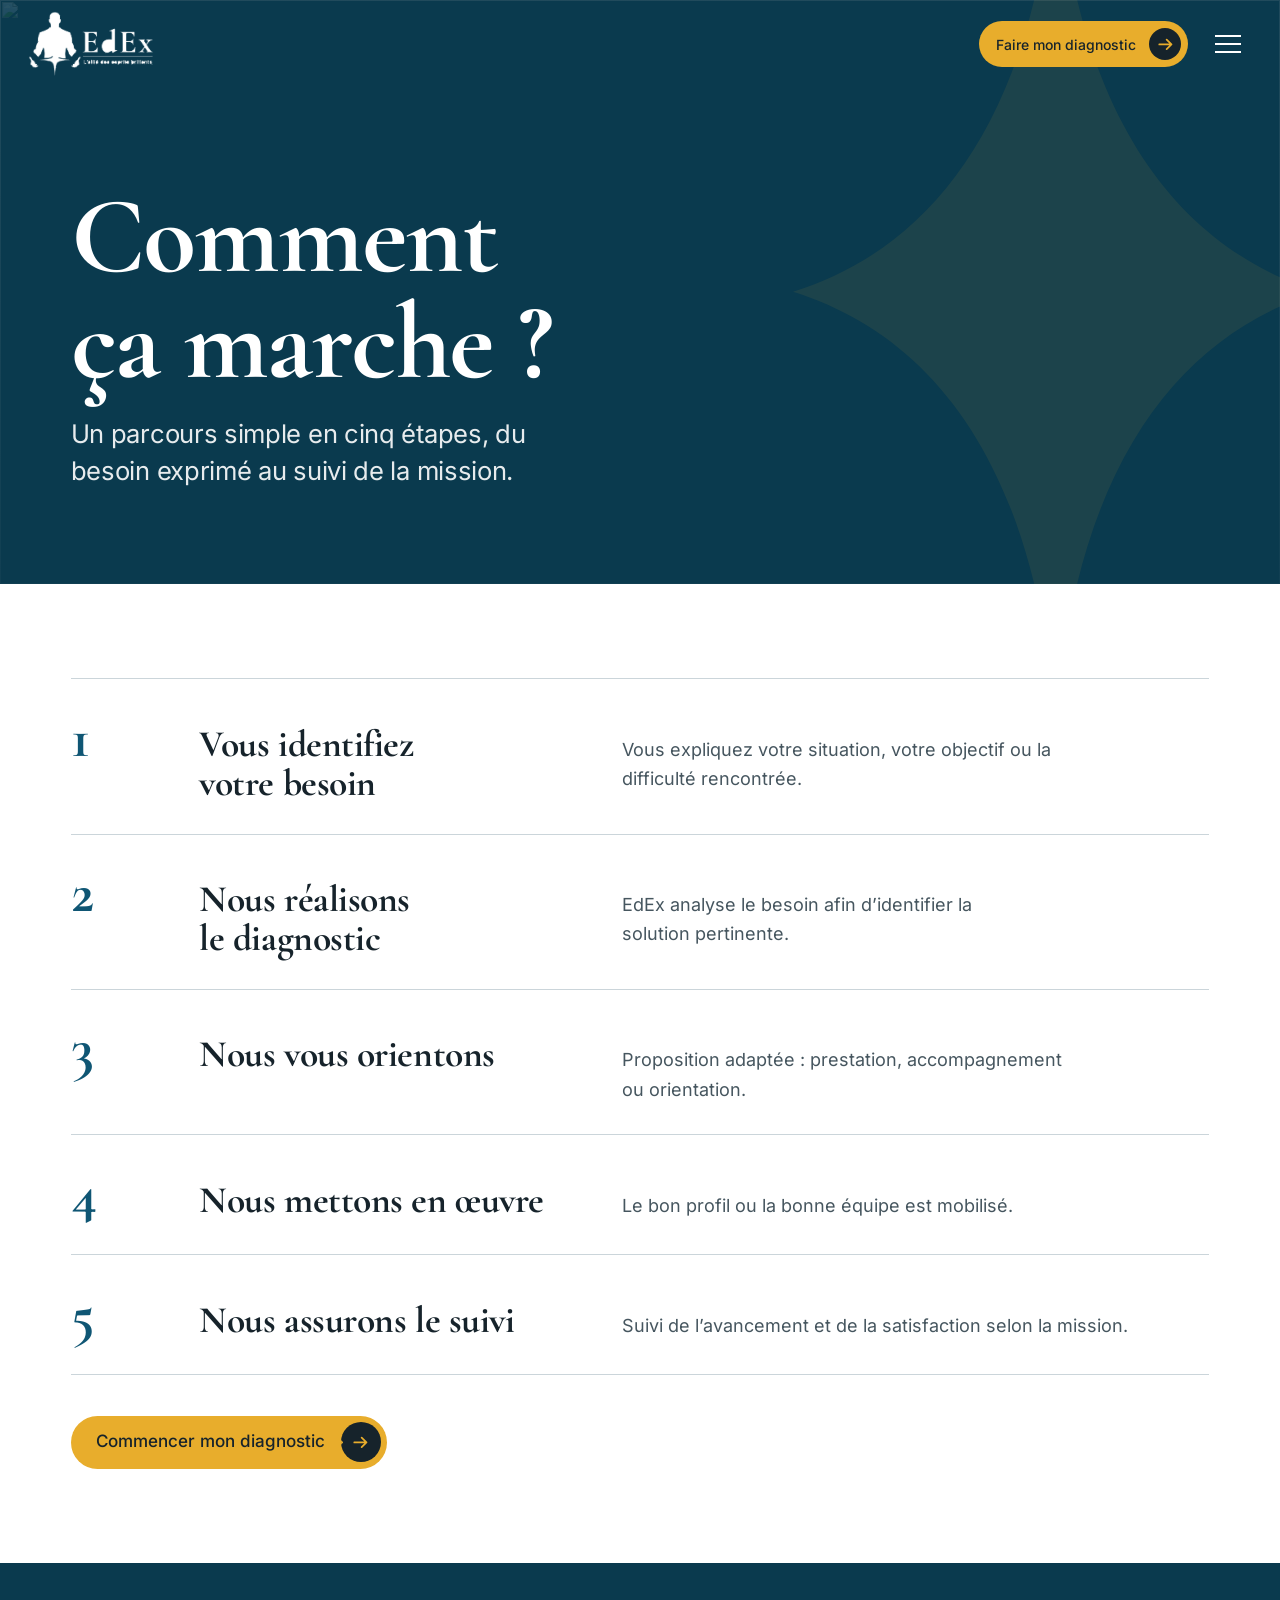
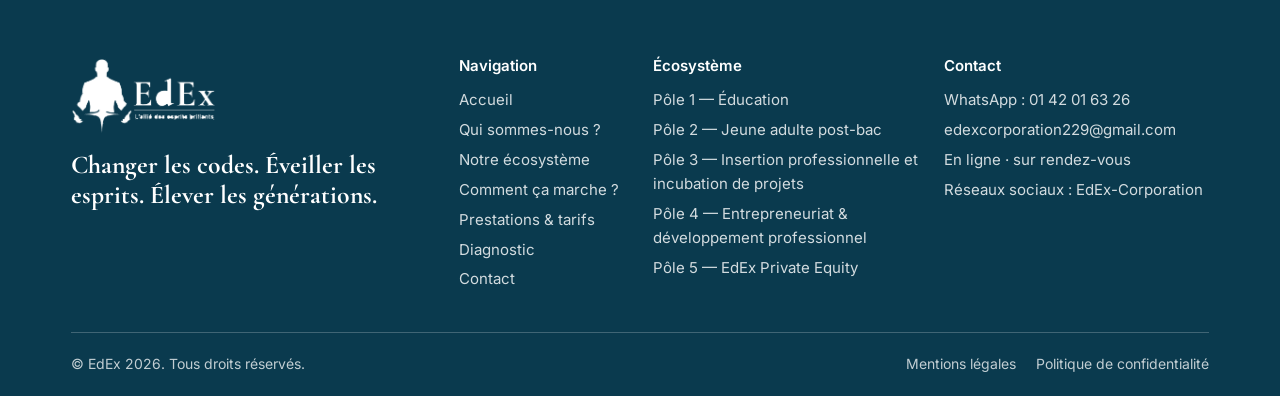
==== commit 3dbfbfb6: "Updated index.html" ====
--- a/edex-site/edex-site/comment-ca-marche/index.html
+++ b/edex-site/edex-site/comment-ca-marche/index.html
@@ -47,6 +47,7 @@
 </nav>
 <main id="main">
 <section class="page-hero bg-deep">
+  <img class="page-hero__img" src="https://images.pexels.com/photos/9064787/pexels-photo-9064787.jpeg?auto=compress&cs=tinysrgb&w=1920" alt="" loading="eager" width="1920" height="1280">
   <svg class="star page-hero__star" viewBox="0 0 60 100" aria-hidden="true" focusable="false"><use href="#star"/></svg>
   <div class="container">
     
--- a/edex-site/edex-site/assets/css/main.css
+++ b/edex-site/edex-site/assets/css/main.css
@@ -228,6 +228,8 @@
 .page-hero--light{background:var(--gray);color:var(--ink);padding-top:calc(var(--hh) + var(--sp-m))}
 .page-hero--light .lede{color:var(--muted)}
 .page-hero--light .page-hero__star{opacity:.14;color:var(--gold-deep)}
+.page-hero--light .page-hero__img{opacity:.10}
+.page-hero__img{position:absolute;inset:0;width:100%;height:100%;object-fit:cover;opacity:.28;z-index:0}
 .page-hero__meta{display:flex;flex-wrap:wrap;align-items:center;gap:.9rem;margin-bottom:var(--sp-xs);font-size:.875rem;font-weight:500}
 .pole-tag{font-size:.8125rem;font-weight:500;letter-spacing:.04em;text-transform:uppercase;color:var(--navy)}
 
